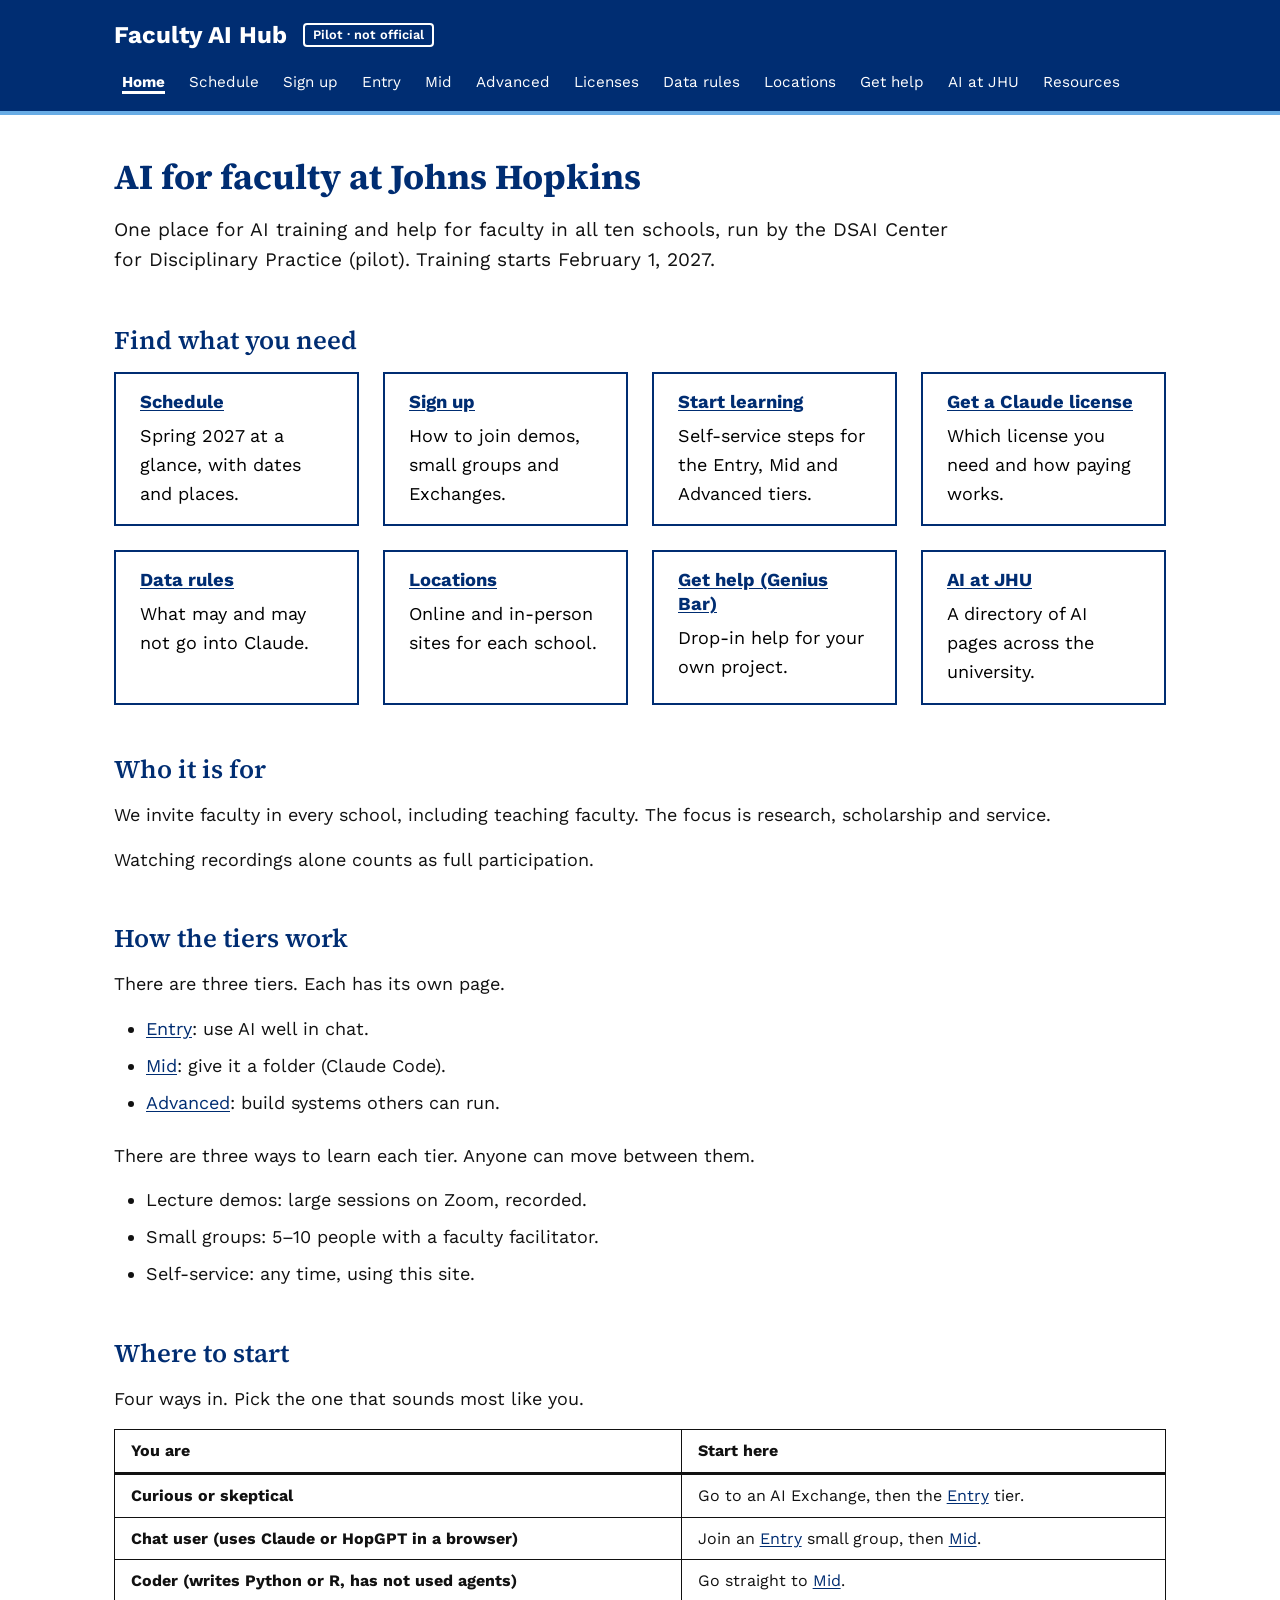
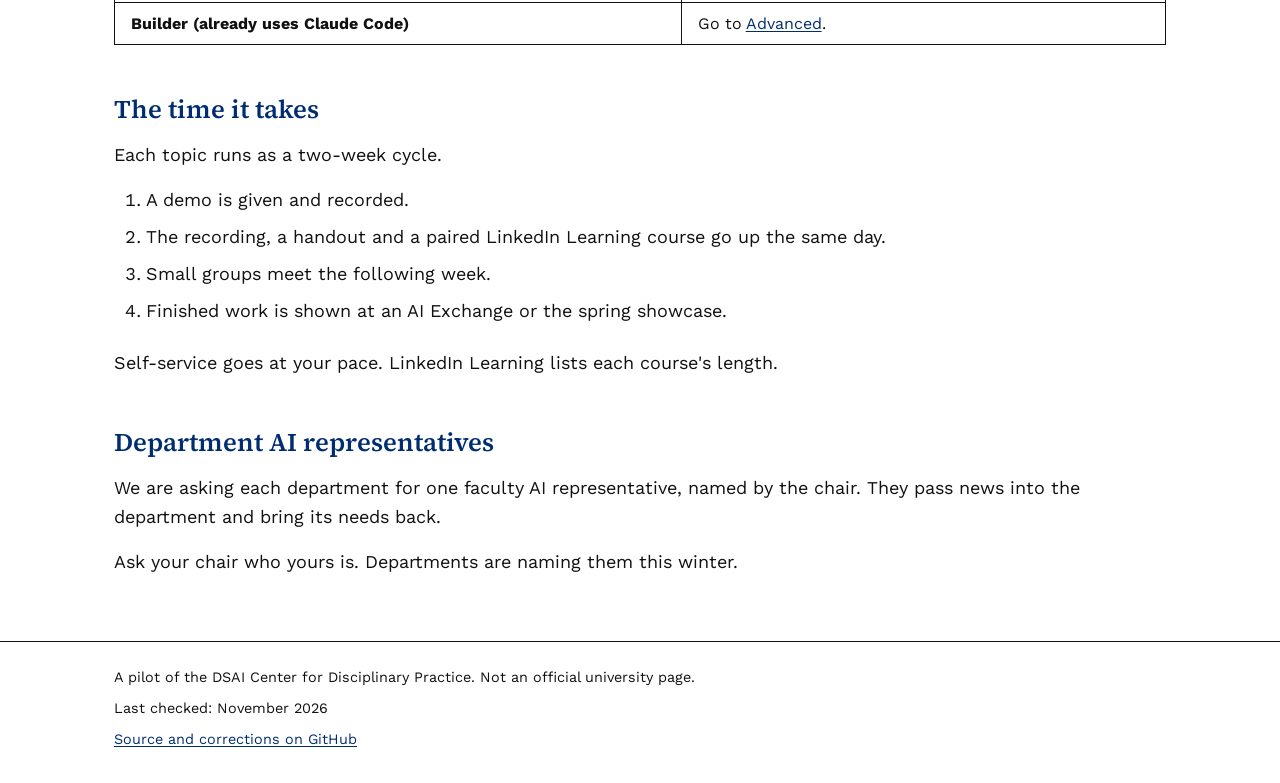
==== index.html @ c95c99a5 "feat: Faculty AI Hub pilot site (self-service training and one-stop faculty AI guide) Co-Authored-By" ====
<!DOCTYPE html>
<html lang="en">
<head>
<meta charset="utf-8">
<meta name="viewport" content="width=device-width, initial-scale=1">
<title>AI for faculty at Johns Hopkins | Faculty AI Hub (pilot)</title>
<link rel="stylesheet" href="css/site.css">
</head>
<body>
<a class="skip" href="#main">Skip to content</a>
<header class="site-header">
<div class="header-inner">
<div class="brand-row">
<a class="site-name" href="index.html">Faculty AI Hub</a>
<span class="pilot-tag">Pilot · not official</span>
</div>
<nav class="site-nav" aria-label="Main">
<ul>
<li><a href="index.html" aria-current="page">Home</a></li>
<li><a href="schedule.html">Schedule</a></li>
<li><a href="sign-up.html">Sign up</a></li>
<li><a href="entry.html">Entry</a></li>
<li><a href="mid.html">Mid</a></li>
<li><a href="advanced.html">Advanced</a></li>
<li><a href="licenses.html">Licenses</a></li>
<li><a href="data-rules.html">Data rules</a></li>
<li><a href="locations.html">Locations</a></li>
<li><a href="help.html">Get help</a></li>
<li><a href="ai-at-jhu.html">AI at JHU</a></li>
<li><a href="resources.html">Resources</a></li>
</ul>
</nav>
</div>
</header>
<main id="main">
<h1>AI for faculty at Johns Hopkins</h1>
<p class="lead">One place for AI training and help for faculty in all ten schools, run by the DSAI Center for Disciplinary Practice (pilot). Training starts February 1, 2027.</p>
<h2>Find what you need</h2>
<ul class="cards">
<li class="card"><h3><a href="schedule.html">Schedule</a></h3><p>Spring 2027 at a glance, with dates and places.</p></li>
<li class="card"><h3><a href="sign-up.html">Sign up</a></h3><p>How to join demos, small groups and Exchanges.</p></li>
<li class="card"><h3><a href="entry.html">Start learning</a></h3><p>Self-service steps for the Entry, Mid and Advanced tiers.</p></li>
<li class="card"><h3><a href="licenses.html">Get a Claude license</a></h3><p>Which license you need and how paying works.</p></li>
<li class="card"><h3><a href="data-rules.html">Data rules</a></h3><p>What may and may not go into Claude.</p></li>
<li class="card"><h3><a href="locations.html">Locations</a></h3><p>Online and in-person sites for each school.</p></li>
<li class="card"><h3><a href="help.html">Get help (Genius Bar)</a></h3><p>Drop-in help for your own project.</p></li>
<li class="card"><h3><a href="ai-at-jhu.html">AI at JHU</a></h3><p>A directory of AI pages across the university.</p></li>
</ul>

<h2>Who it is for</h2>
<p>We invite faculty in every school, including teaching faculty. The focus is research, scholarship and service.</p>
<p>Watching recordings alone counts as full participation.</p>

<h2>How the tiers work</h2>
<p>There are three tiers. Each has its own page.</p>
<ul>
<li><a href="entry.html">Entry</a>: use AI well in chat.</li>
<li><a href="mid.html">Mid</a>: give it a folder (Claude Code).</li>
<li><a href="advanced.html">Advanced</a>: build systems others can run.</li>
</ul>
<p>There are three ways to learn each tier. Anyone can move between them.</p>
<ul>
<li>Lecture demos: large sessions on Zoom, recorded.</li>
<li>Small groups: 5–10 people with a faculty facilitator.</li>
<li>Self-service: any time, using this site.</li>
</ul>

<h2>Where to start</h2>
<p>Four ways in. Pick the one that sounds most like you.</p>
<div class="table-wrap" role="region" aria-label="Four ways in" tabindex="0">
<table>
<thead><tr><th scope="col">You are</th><th scope="col">Start here</th></tr></thead>
<tbody>
<tr><th data-label="You are" scope="row">Curious or skeptical</th><td data-label="Start here">Go to an AI Exchange, then the <a href="entry.html">Entry</a> tier.</td></tr>
<tr><th data-label="You are" scope="row">Chat user (uses Claude or HopGPT in a browser)</th><td data-label="Start here">Join an <a href="entry.html">Entry</a> small group, then <a href="mid.html">Mid</a>.</td></tr>
<tr><th data-label="You are" scope="row">Coder (writes Python or R, has not used agents)</th><td data-label="Start here">Go straight to <a href="mid.html">Mid</a>.</td></tr>
<tr><th data-label="You are" scope="row">Builder (already uses Claude Code)</th><td data-label="Start here">Go to <a href="advanced.html">Advanced</a>.</td></tr>
</tbody>
</table>
</div>

<h2 id="time">The time it takes</h2>
<p>Each topic runs as a two-week cycle.</p>
<ol>
<li>A demo is given and recorded.</li>
<li>The recording, a handout and a paired LinkedIn Learning course go up the same day.</li>
<li>Small groups meet the following week.</li>
<li>Finished work is shown at an AI Exchange or the spring showcase.</li>
</ol>
<p>Self-service goes at your pace. LinkedIn Learning lists each course's length.</p>

<h2>Department AI representatives</h2>
<p>We are asking each department for one faculty AI representative, named by the chair.
They pass news into the department and bring its needs back.</p>
<p>Ask your chair who yours is. Departments are naming them this winter.</p>
</main>
<footer class="site-footer">
<div class="footer-inner">
<p>A pilot of the DSAI Center for Disciplinary Practice. Not an official university page.</p>
<p>Last checked: November 2026</p>
<p><a href="https://github.com/proflouishyman/dsai-ai-hub">Source and corrections on GitHub</a></p>
</div>
</footer>
</body>
</html>
---- css/site.css ----
/* Faculty AI Hub (pilot). The only stylesheet. No build step, no JavaScript.
   Colors follow brand.jhu.edu (see DESIGN_NOTES.md). Color carries meaning ONLY in the
   time pills (schedule), and always with a text label. */

/* Self-hosted fonts (SIL OFL). Relative URLs so the site works under any path. */
@font-face { font-family: "Work Sans"; font-weight: 400; font-style: normal; font-display: swap;
  src: url("../fonts/work-sans-latin-400.woff2") format("woff2"); }
@font-face { font-family: "Work Sans"; font-weight: 600; font-style: normal; font-display: swap;
  src: url("../fonts/work-sans-latin-600.woff2") format("woff2"); }
@font-face { font-family: "Work Sans"; font-weight: 700; font-style: normal; font-display: swap;
  src: url("../fonts/work-sans-latin-700.woff2") format("woff2"); }
@font-face { font-family: "Source Serif 4"; font-weight: 600; font-style: normal; font-display: swap;
  src: url("../fonts/source-serif-4-latin-600.woff2") format("woff2"); }
@font-face { font-family: "Source Serif 4"; font-weight: 700; font-style: normal; font-display: swap;
  src: url("../fonts/source-serif-4-latin-700.woff2") format("woff2"); }

:root {
  --heritage: #002D72;
  --spirit: #68ACE5;   /* decorative rule only */
  --ink: #111111;
  --white: #FFFFFF;
}

*, *::before, *::after { box-sizing: border-box; }

html { font-size: 100%; }

body {
  margin: 0;
  background: var(--white);
  color: var(--ink);
  font-family: "Work Sans", Tahoma, sans-serif;
  font-size: 18px;
  line-height: 1.6;
}

/* Headings: serif for h1/h2 only, Heritage Blue. */
h1, h2 { font-family: "Source Serif 4", Georgia, serif; color: var(--heritage); line-height: 1.25; }
h1 { font-weight: 700; font-size: 2.2rem; margin: 0 0 16px; }
h2 { font-weight: 600; font-size: 1.6rem; margin: 48px 0 16px; }
h3 { font-family: "Work Sans", Tahoma, sans-serif; font-weight: 700; font-size: 1.15rem;
     color: var(--heritage); margin: 24px 0 8px; line-height: 1.3; }

p { margin: 0 0 16px; max-width: 70ch; }
ul, ol { margin: 0 0 24px; padding-left: 32px; max-width: 70ch; }
li { margin-bottom: 8px; }

/* Links: Heritage Blue, underlined, visited stays the same. */
a, a:visited { color: var(--heritage); text-decoration: underline; text-underline-offset: 2px; }
a:hover { text-decoration-thickness: 3px; }

/* Visible focus on every interactive element. */
a:focus, a:focus-visible, [tabindex]:focus {
  outline: 3px solid #000;
  outline-offset: 2px;
}

/* Skip link: off-screen until focused. */
.skip {
  position: absolute; left: 8px; top: -80px; z-index: 10;
  background: var(--white); color: var(--heritage); padding: 8px 16px;
  border: 2px solid var(--heritage); font-weight: 700;
}
.skip:focus { top: 8px; }

/* Header: Heritage Blue band, Spirit Blue rule underneath (decorative). */
.site-header { background: var(--heritage); color: var(--white); border-bottom: 4px solid var(--spirit); }
.header-inner { max-width: 1100px; margin: 0 auto; padding: 16px 24px 8px; }
.brand-row { display: flex; flex-wrap: wrap; align-items: center; gap: 8px 16px; }
.site-name, .site-name:visited {
  font-family: "Work Sans", Tahoma, sans-serif; font-weight: 700; font-size: 1.5rem;
  color: var(--white); text-decoration: none;
}
.site-name:hover { text-decoration: underline; }
.pilot-tag {
  display: inline-block; border: 2px solid var(--white); color: var(--white);
  padding: 0 8px; font-size: 0.8rem; font-weight: 600; line-height: 1.6; border-radius: 4px;
}
.site-header a:focus, .site-header a:focus-visible { outline: 3px solid var(--white); outline-offset: 2px; }

.site-nav ul { list-style: none; margin: 8px 0 0; padding: 0; display: flex; flex-wrap: wrap; gap: 0 8px; max-width: none; }
.site-nav li { margin: 0; }
.site-nav a, .site-nav a:visited {
  display: block; padding: 8px; color: var(--white); text-decoration: none; font-size: 0.95rem; font-weight: 400;
}
.site-nav a:hover, .site-nav a:focus { text-decoration: underline; }
.site-nav a[aria-current="page"] { font-weight: 700; text-decoration: underline; text-decoration-thickness: 3px; text-underline-offset: 4px; }

/* Main column */
main { max-width: 1100px; margin: 0 auto; padding: 40px 24px 48px; }
main > * { max-width: 100%; }
.lead { font-size: 1.2rem; max-width: 70ch; }

/* Cards (one-stop navigation) */
.cards { list-style: none; padding: 0; margin: 0 0 24px; max-width: none;
  display: grid; grid-template-columns: repeat(auto-fit, minmax(240px, 1fr)); gap: 24px; }
.card { background: var(--white); border: 2px solid var(--heritage); color: #000; padding: 16px 24px; margin: 0; }
.card h3 { margin: 0 0 8px; }
.card p { margin: 0; }

/* Plain bordered boxes (tier pages "Before you start") */
.box { border: 2px solid var(--ink); padding: 16px 24px; margin: 24px 0; max-width: 70ch; background: var(--white); }
.box h2, .box h3 { margin-top: 0; }
.box p:last-child, .box ul:last-child { margin-bottom: 0; }

/* Coming soon badge: outlined, words carry the meaning */
.soon {
  display: inline-block; border: 2px solid var(--ink); border-radius: 4px; background: var(--white);
  color: var(--ink); font-size: 0.8rem; font-weight: 600; line-height: 1.5; padding: 0 8px; white-space: nowrap;
}

/* Source labels and notes beside links */
.src { font-size: 0.95rem; font-weight: 600; text-transform: none; white-space: nowrap; }
.nobr { white-space: nowrap; }
.note { display: inline-block; font-size: 0.85rem; font-weight: 600; border: 1px solid var(--ink); border-radius: 4px; padding: 0 6px; }
.tag { font-size: 0.85rem; font-weight: 700; border: 1px solid var(--ink); border-radius: 4px; padding: 0 6px; }

/* Tables */
.table-wrap { overflow-x: auto; margin: 0 0 24px; max-width: 100%; }
table { border-collapse: collapse; width: 100%; min-width: 560px; font-size: 1rem; }
caption { text-align: left; font-weight: 600; padding-bottom: 8px; }
th, td { border: 1px solid var(--ink); padding: 8px 16px; text-align: left; vertical-align: top; }
thead th { background: var(--white); border-bottom: 3px solid var(--ink); }
tbody th { font-weight: 700; }

/* Time pills: the ONLY place color carries meaning. Always paired with the phase word. */
.pill { display: inline-block; border-radius: 999px; padding: 0 16px; font-weight: 700; line-height: 1.7; white-space: nowrap; }
.pill-before { background: #FFE000; color: #000; }
.pill-jan    { background: #808080; color: #FFF; font-size: 19px; }
.pill-launch { background: #0047FF; color: #FFF; }
.pill-spring { background: #FF7A00; color: #000; }
.pill-fall   { background: #111111; color: #FFF; }
.key { list-style: none; padding: 0; margin: 0 0 32px; max-width: none; display: flex; flex-wrap: wrap; gap: 16px 24px; }
.key li { margin: 0; display: flex; align-items: center; gap: 8px; flex-wrap: wrap; }

/* Steps on tier pages */
.steps > li { margin-bottom: 24px; }
.steps .step-title { font-weight: 700; }
.steps ul { margin: 8px 0 0; padding-left: 24px; }

/* Footer */
.site-footer { background: var(--white); border-top: 1px solid var(--ink); font-size: 0.9rem; }
.footer-inner { max-width: 1100px; margin: 0 auto; padding: 24px; }
.footer-inner p { margin: 0 0 8px; max-width: none; }

/* Small screens: everything wraps; no horizontal page scroll. */
@media (max-width: 600px) {
  body { font-size: 18px; }
  h1 { font-size: 1.8rem; }
  h2 { font-size: 1.4rem; margin-top: 40px; }
  main { padding: 24px 16px 40px; }
  .header-inner { padding: 16px 16px 8px; }
  .footer-inner { padding: 24px 16px; }
  ul, ol { padding-left: 24px; }
  .site-nav ul { gap: 0 4px; }
  th, td { padding: 8px; }
}

/* Under 700px: tables become stacked cards (no horizontal scroll). Cell labels come from data-label. */
@media (max-width: 700px) {
  .table-wrap { overflow-x: visible; }
  table, thead, tbody, tr, th, td { display: block; }
  table { min-width: 0; width: 100%; }
  thead { position: absolute; width: 1px; height: 1px; overflow: hidden; clip: rect(0 0 0 0); white-space: nowrap; }
  tbody tr { border: 2px solid var(--ink); margin: 0 0 16px; }
  th, td { border: 0; border-bottom: 1px solid var(--ink); padding: 8px 12px; }
  tbody tr > :last-child { border-bottom: 0; }
  tbody th { font-weight: 700; }
  th[data-label]::before, td[data-label]::before { content: attr(data-label); display: block; font-size: 0.9rem; font-weight: 600; text-transform: none; }
}

@media (prefers-reduced-motion: reduce) { * { transition: none !important; animation: none !important; } }
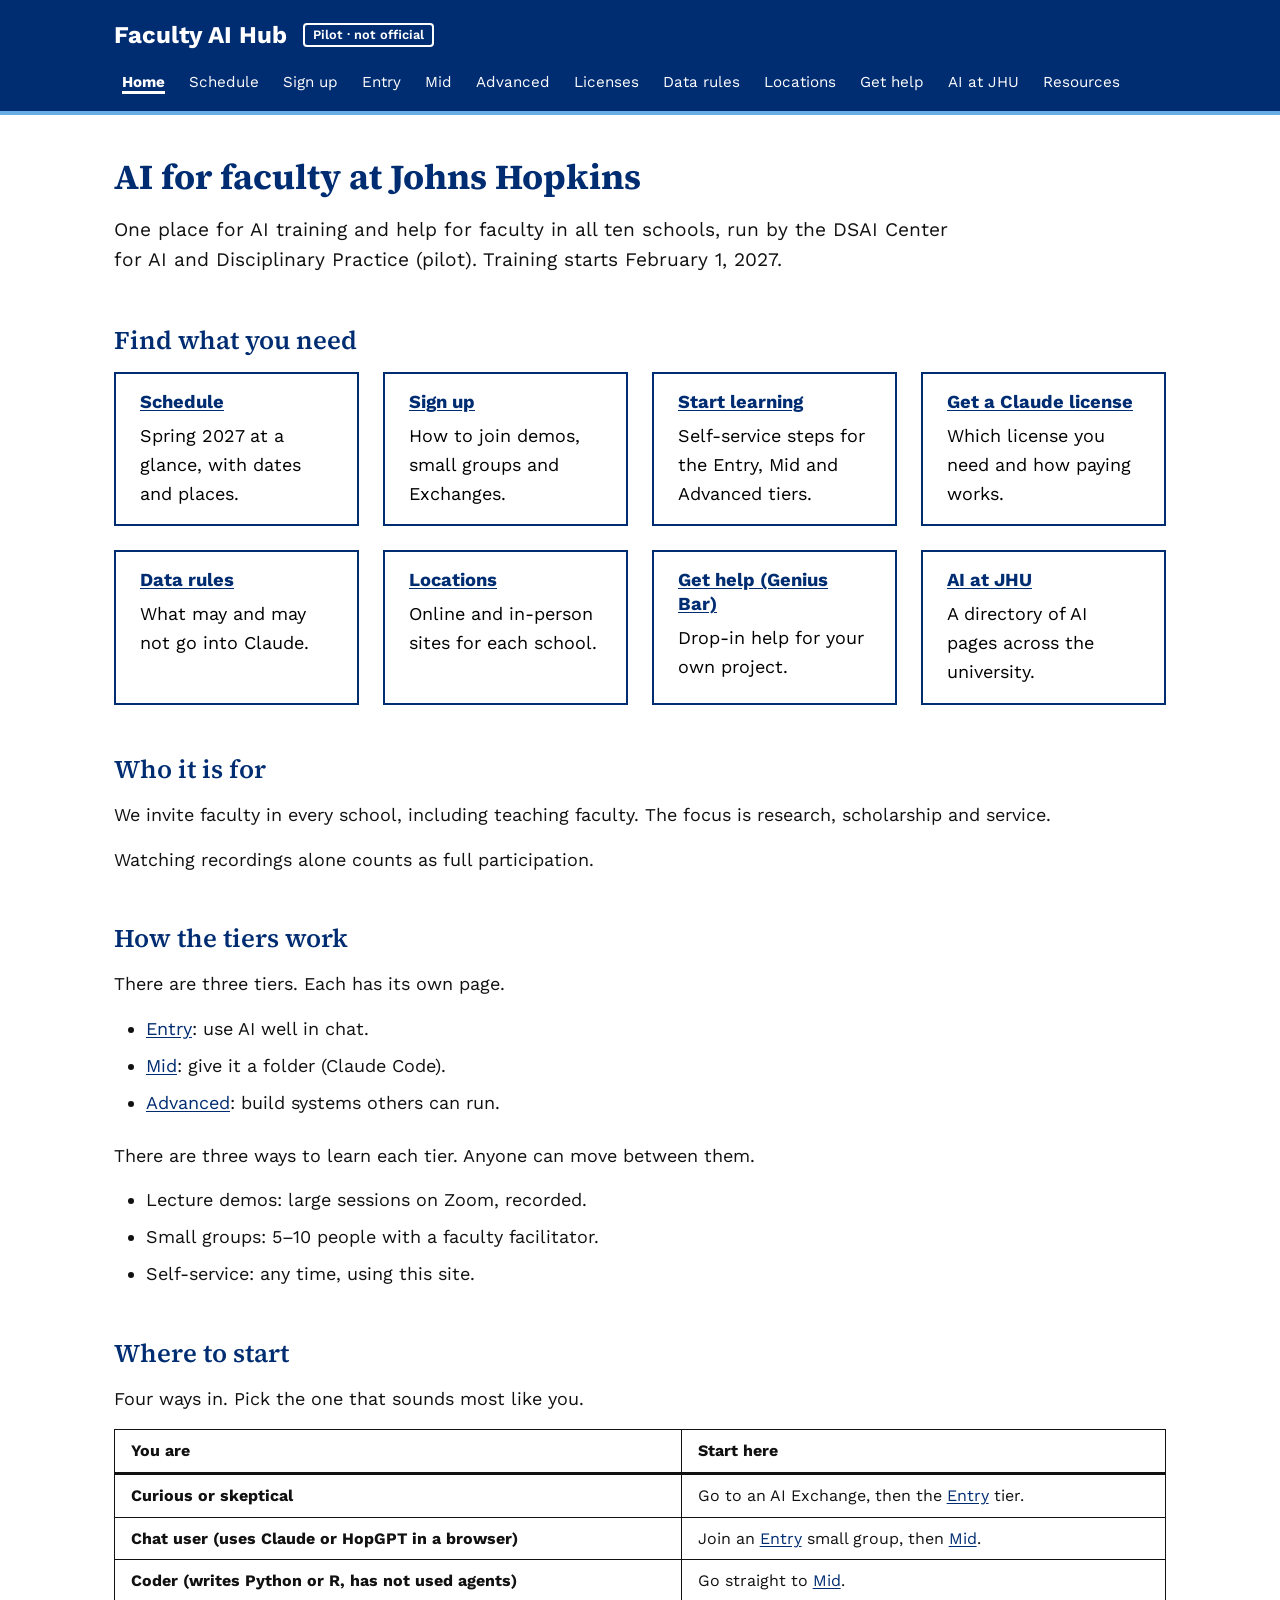
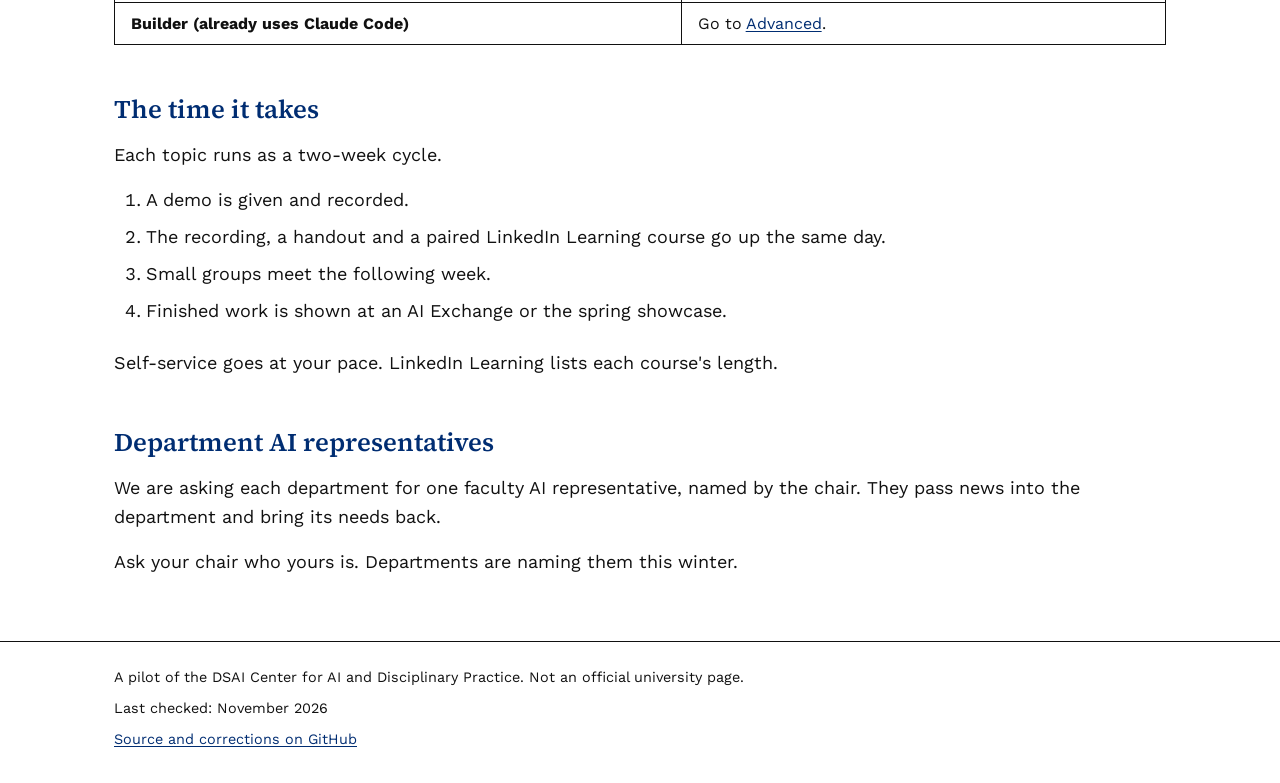
==== commit ec232de0: "docs: rename to DSAI Center for AI and Disciplinary Practice Co-Authored-By: Claude Opus 5.5 <norepl" ====
--- a/index.html
+++ b/index.html
@@ -34,7 +34,7 @@
 </header>
 <main id="main">
 <h1>AI for faculty at Johns Hopkins</h1>
-<p class="lead">One place for AI training and help for faculty in all ten schools, run by the DSAI Center for Disciplinary Practice (pilot). Training starts February 1, 2027.</p>
+<p class="lead">One place for AI training and help for faculty in all ten schools, run by the DSAI Center for AI and Disciplinary Practice (pilot). Training starts February 1, 2027.</p>
 <h2>Find what you need</h2>
 <ul class="cards">
 <li class="card"><h3><a href="schedule.html">Schedule</a></h3><p>Spring 2027 at a glance, with dates and places.</p></li>
@@ -96,7 +96,7 @@
 </main>
 <footer class="site-footer">
 <div class="footer-inner">
-<p>A pilot of the DSAI Center for Disciplinary Practice. Not an official university page.</p>
+<p>A pilot of the DSAI Center for AI and Disciplinary Practice. Not an official university page.</p>
 <p>Last checked: November 2026</p>
 <p><a href="https://github.com/proflouishyman/dsai-ai-hub">Source and corrections on GitHub</a></p>
 </div>
